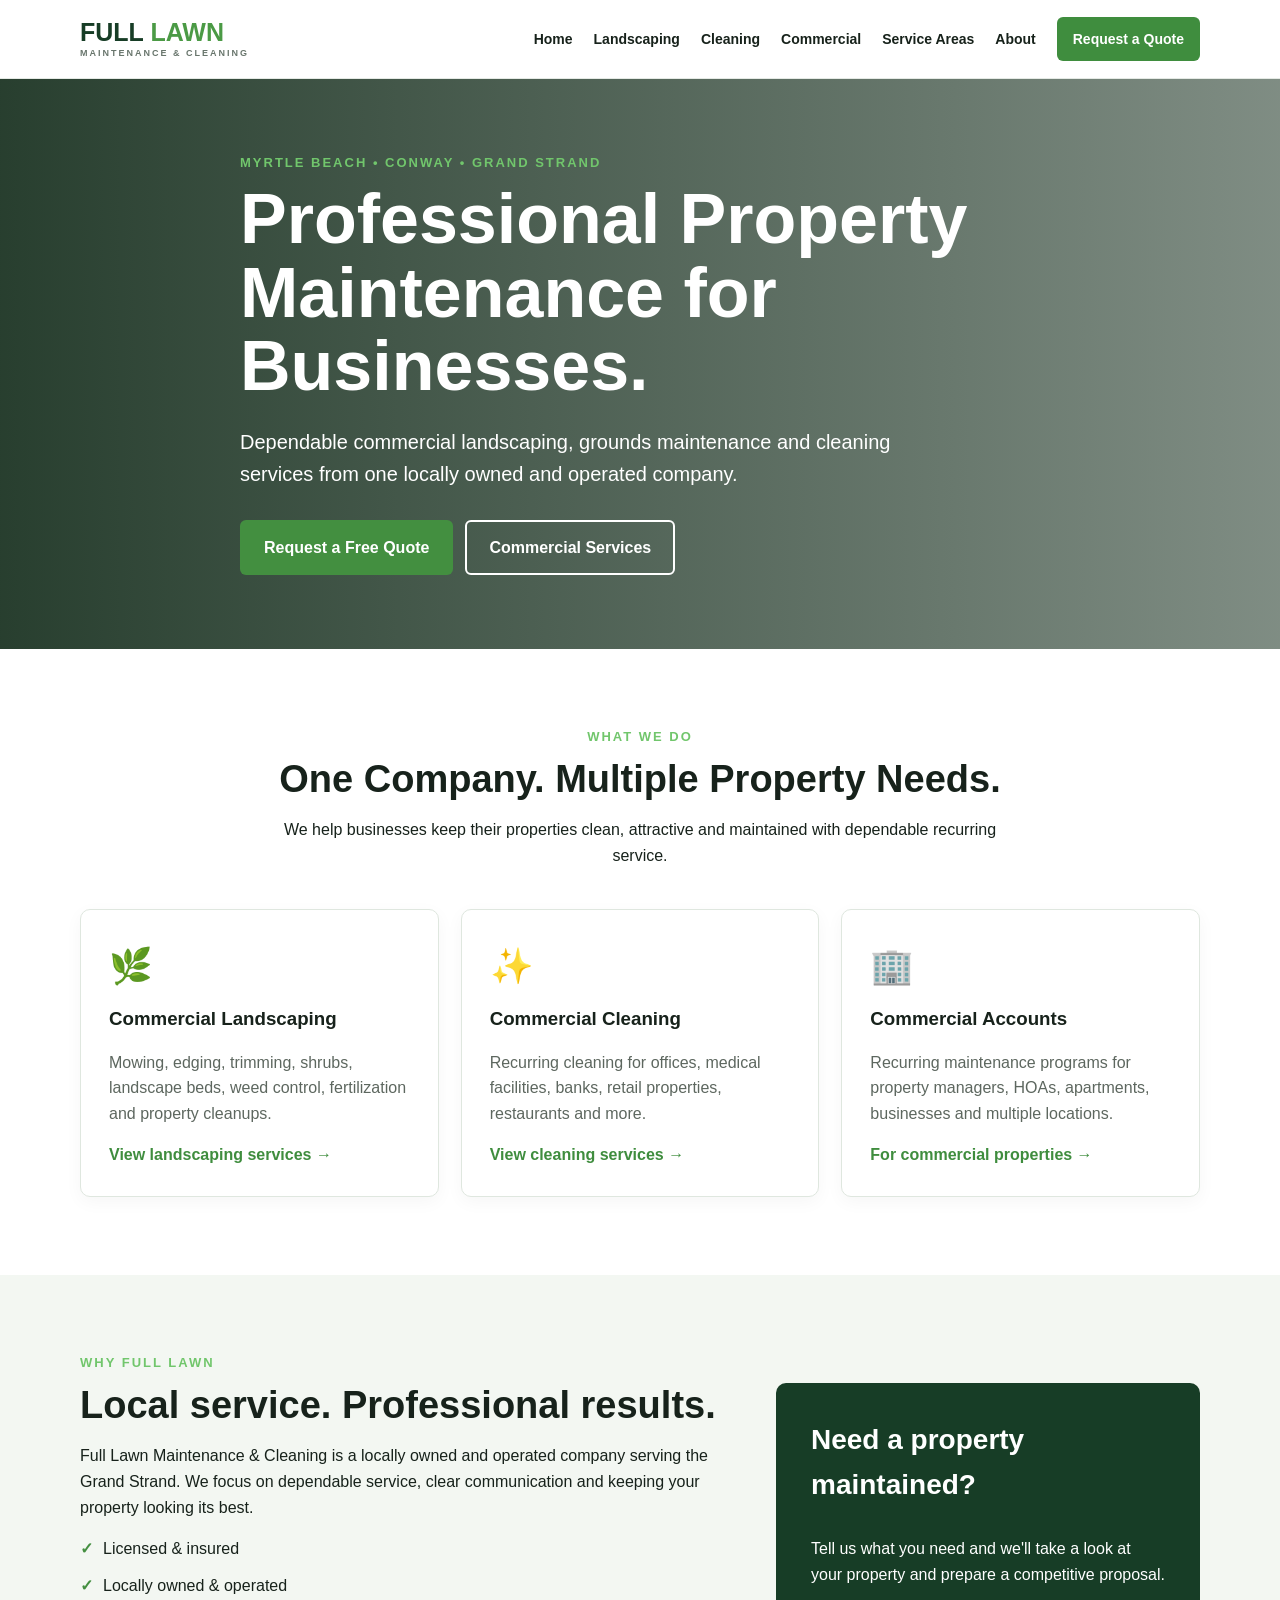
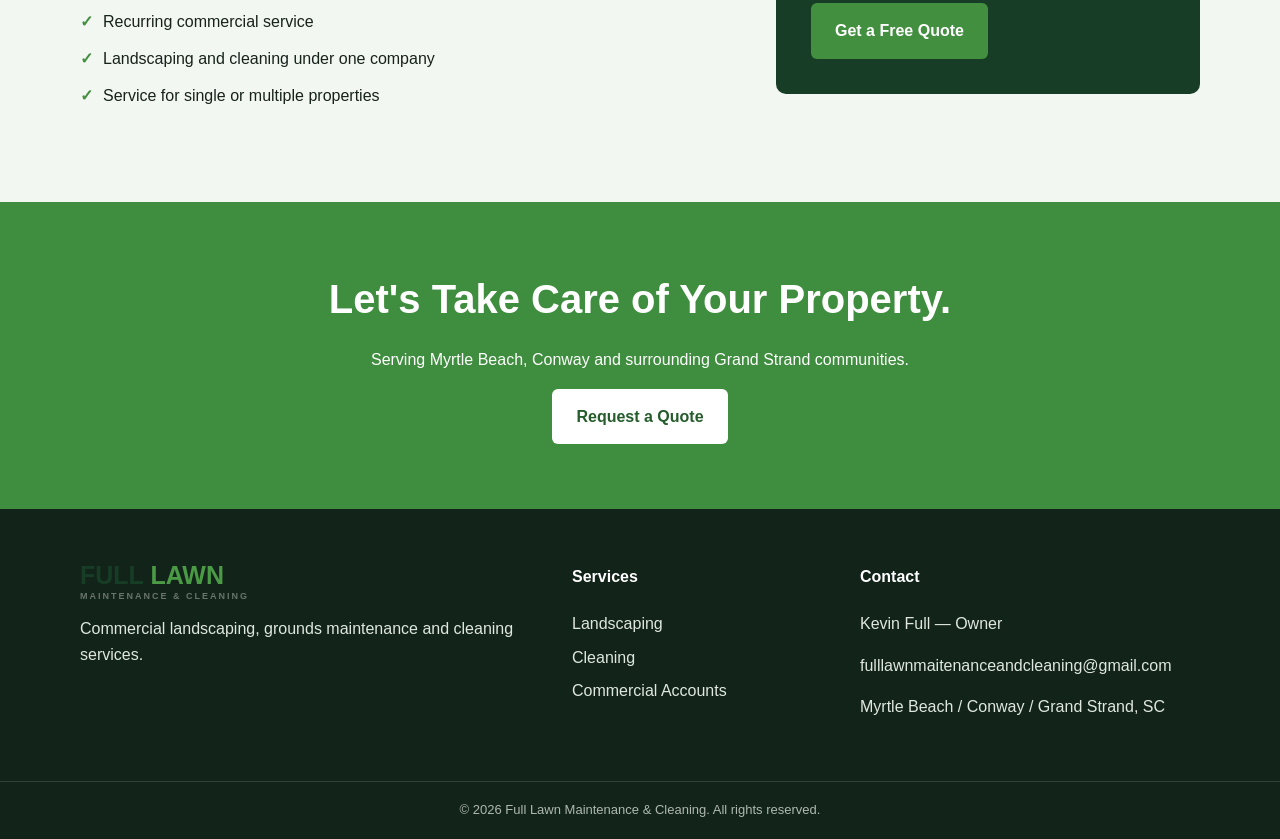
==== index.html @ 140dcc63 "Add files via upload" ====
<!DOCTYPE html>
<html lang="en">
<head>
<meta charset="UTF-8">
<meta name="viewport" content="width=device-width, initial-scale=1.0">
<title>Full Lawn Maintenance & Cleaning | Myrtle Beach & Conway</title>
<meta name="description" content="Commercial landscaping, grounds maintenance and cleaning services serving Myrtle Beach, Conway and the Grand Strand.">
<link rel="stylesheet" href="styles.css">
</head>
<body>
<header>
  <div class="container nav">
    <a class="logo" href="index.html">FULL <span>LAWN</span><small>MAINTENANCE & CLEANING</small></a>
    <button class="menu" onclick="toggleMenu()">☰</button>
    <nav id="navLinks">
      <a href="index.html">Home</a>
      <a href="landscaping.html">Landscaping</a>
      <a href="cleaning.html">Cleaning</a>
      <a href="commercial.html">Commercial</a>
      <a href="service-areas.html">Service Areas</a>
      <a href="about.html">About</a>
      <a class="nav-cta" href="quote.html">Request a Quote</a>
    </nav>
  </div>
</header>

<section class="hero">
  <div class="container hero-content">
    <div>
      <p class="eyebrow">MYRTLE BEACH • CONWAY • GRAND STRAND</p>
      <h1>Professional Property Maintenance for Businesses.</h1>
      <p class="lead">Dependable commercial landscaping, grounds maintenance and cleaning services from one locally owned and operated company.</p>
      <div class="buttons">
        <a class="btn primary" href="quote.html">Request a Free Quote</a>
        <a class="btn secondary" href="commercial.html">Commercial Services</a>
      </div>
    </div>
  </div>
</section>

<section class="section">
<div class="container">
  <div class="section-head"><p class="eyebrow">WHAT WE DO</p><h2>One Company. Multiple Property Needs.</h2><p>We help businesses keep their properties clean, attractive and maintained with dependable recurring service.</p></div>
  <div class="cards">
    <a class="card" href="landscaping.html"><div class="icon">🌿</div><h3>Commercial Landscaping</h3><p>Mowing, edging, trimming, shrubs, landscape beds, weed control, fertilization and property cleanups.</p><span>View landscaping services →</span></a>
    <a class="card" href="cleaning.html"><div class="icon">✨</div><h3>Commercial Cleaning</h3><p>Recurring cleaning for offices, medical facilities, banks, retail properties, restaurants and more.</p><span>View cleaning services →</span></a>
    <a class="card" href="commercial.html"><div class="icon">🏢</div><h3>Commercial Accounts</h3><p>Recurring maintenance programs for property managers, HOAs, apartments, businesses and multiple locations.</p><span>For commercial properties →</span></a>
  </div>
</div>
</section>

<section class="section light">
<div class="container split">
  <div><p class="eyebrow">WHY FULL LAWN</p><h2>Local service. Professional results.</h2><p>Full Lawn Maintenance & Cleaning is a locally owned and operated company serving the Grand Strand. We focus on dependable service, clear communication and keeping your property looking its best.</p>
  <ul class="checks"><li>Licensed & insured</li><li>Locally owned & operated</li><li>Recurring commercial service</li><li>Landscaping and cleaning under one company</li><li>Service for single or multiple properties</li></ul></div>
  <div class="quote-box"><h3>Need a property maintained?</h3><p>Tell us what you need and we'll take a look at your property and prepare a competitive proposal.</p><a class="btn primary" href="quote.html">Get a Free Quote</a></div>
</div>
</section>

<section class="cta"><div class="container"><h2>Let's Take Care of Your Property.</h2><p>Serving Myrtle Beach, Conway and surrounding Grand Strand communities.</p><a class="btn white" href="quote.html">Request a Quote</a></div></section>

<footer><div class="container footer-grid"><div><div class="logo">FULL <span>LAWN</span><small>MAINTENANCE & CLEANING</small></div><p>Commercial landscaping, grounds maintenance and cleaning services.</p></div><div><h4>Services</h4><a href="landscaping.html">Landscaping</a><a href="cleaning.html">Cleaning</a><a href="commercial.html">Commercial Accounts</a></div><div><h4>Contact</h4><p>Kevin Full — Owner</p><a href="mailto:fulllawnmaitenanceandcleaning@gmail.com">fulllawnmaitenanceandcleaning@gmail.com</a><p>Myrtle Beach / Conway / Grand Strand, SC</p></div></div><div class="copyright">© 2026 Full Lawn Maintenance & Cleaning. All rights reserved.</div></footer>
<script src="script.js"></script>
</body>
</html>
---- styles.css ----
*{box-sizing:border-box}body{margin:0;font-family:Arial,Helvetica,sans-serif;color:#17221b;line-height:1.6}a{text-decoration:none;color:inherit}.container{width:min(1120px,92%);margin:auto}.nav{min-height:78px;display:flex;align-items:center;justify-content:space-between;gap:25px}.logo{font-weight:900;font-size:25px;line-height:.9;color:#173d26}.logo span{color:#4b9a45}.logo small{display:block;font-size:9px;letter-spacing:2px;color:#68756c;margin-top:5px}header{background:#fff;border-bottom:1px solid #e4e9e4;position:sticky;top:0;z-index:20}nav{display:flex;align-items:center;gap:21px;font-size:14px;font-weight:700}nav a:hover{color:#4b9a45}.nav-cta{background:#3f8d3e;color:white!important;padding:11px 16px;border-radius:6px}.menu{display:none;background:none;border:0;font-size:28px}.hero{min-height:570px;background:linear-gradient(90deg,rgba(10,36,18,.88),rgba(10,36,18,.52)),url('https://images.unsplash.com/photo-1585320806297-9794b3e4eeae?auto=format&fit=crop&w=1800&q=85') center/cover;display:flex;align-items:center;color:white}.hero-content{max-width:800px}.eyebrow{font-size:13px;font-weight:800;letter-spacing:2px;color:#71c66c;margin:0 0 10px}.hero h1{font-size:clamp(42px,6vw,70px);line-height:1.05;margin:0 0 22px}.lead{font-size:20px;max-width:720px}.buttons{display:flex;gap:12px;flex-wrap:wrap;margin-top:30px}.btn{display:inline-block;padding:13px 22px;border-radius:6px;font-weight:800;border:2px solid transparent;cursor:pointer}.primary{background:#438f40;color:#fff}.secondary{border-color:#fff;color:#fff}.white{background:#fff;color:#245c2b}.section{padding:78px 0}.light{background:#f3f7f2}.section-head{text-align:center;max-width:760px;margin:0 auto 40px}.section h2{font-size:38px;line-height:1.15;margin:8px 0 15px}.cards{display:grid;grid-template-columns:repeat(3,1fr);gap:22px}.card{border:1px solid #dfe7df;border-radius:10px;padding:28px;background:#fff;box-shadow:0 5px 18px rgba(0,0,0,.04)}.card:hover{transform:translateY(-3px);box-shadow:0 10px 24px rgba(0,0,0,.08)}.card h3{margin:10px 0}.card p{color:#5d675f}.card span{font-weight:800;color:#3f8d3e}.icon{font-size:35px}.split{display:grid;grid-template-columns:1.2fr .8fr;gap:60px;align-items:center}.checks{padding:0;list-style:none}.checks li{margin:11px 0}.checks li:before{content:'✓';color:#438f40;font-weight:900;margin-right:10px}.quote-box{background:#173d26;color:#fff;padding:35px;border-radius:10px}.quote-box h3{font-size:28px;margin-top:0}.cta{padding:65px 0;background:#3f8d3e;color:white;text-align:center}.cta h2{font-size:40px;margin:0 0 10px}.page-hero{padding:85px 0;background:#edf4eb}.page-hero h1{font-size:52px;line-height:1.1;margin:5px 0 15px}.page-hero p:not(.eyebrow){max-width:760px;font-size:19px}.service-list,.area-grid{display:grid;grid-template-columns:1fr 1fr;gap:70px;align-items:center}.form-wrap{display:grid;grid-template-columns:1.3fr .7fr;gap:60px}form{display:grid;gap:18px}label{font-weight:700}input,select,textarea{width:100%;display:block;margin-top:7px;border:1px solid #ccd6cc;border-radius:5px;padding:13px;font:inherit}.contact-side{padding:30px;background:#f3f7f2;border-radius:10px}.contact-side a{color:#3f8d3e;font-weight:700;word-break:break-word}footer{background:#122319;color:#dfe8df;padding:55px 0 0}.footer-grid{display:grid;grid-template-columns:1.3fr .7fr 1fr;gap:50px;padding-bottom:45px}.footer-grid h4{color:#fff;margin-top:0}.footer-grid a{display:block;margin:8px 0;color:#dfe8df}.copyright{text-align:center;border-top:1px solid #304136;padding:18px;font-size:13px;color:#aeb8b0}.area-grid{grid-template-columns:1fr 1fr}.area-grid .checks{font-size:18px}@media(max-width:850px){nav{display:none;position:absolute;top:78px;left:0;right:0;background:#fff;padding:20px;flex-direction:column;align-items:stretch}.menu{display:block}nav.open{display:flex}.cards,.split,.service-list,.area-grid,.form-wrap,.footer-grid{grid-template-columns:1fr}.hero{min-height:520px}.hero h1{font-size:44px}.section{padding:58px 0}.page-hero h1{font-size:40px}.footer-grid{gap:25px}}
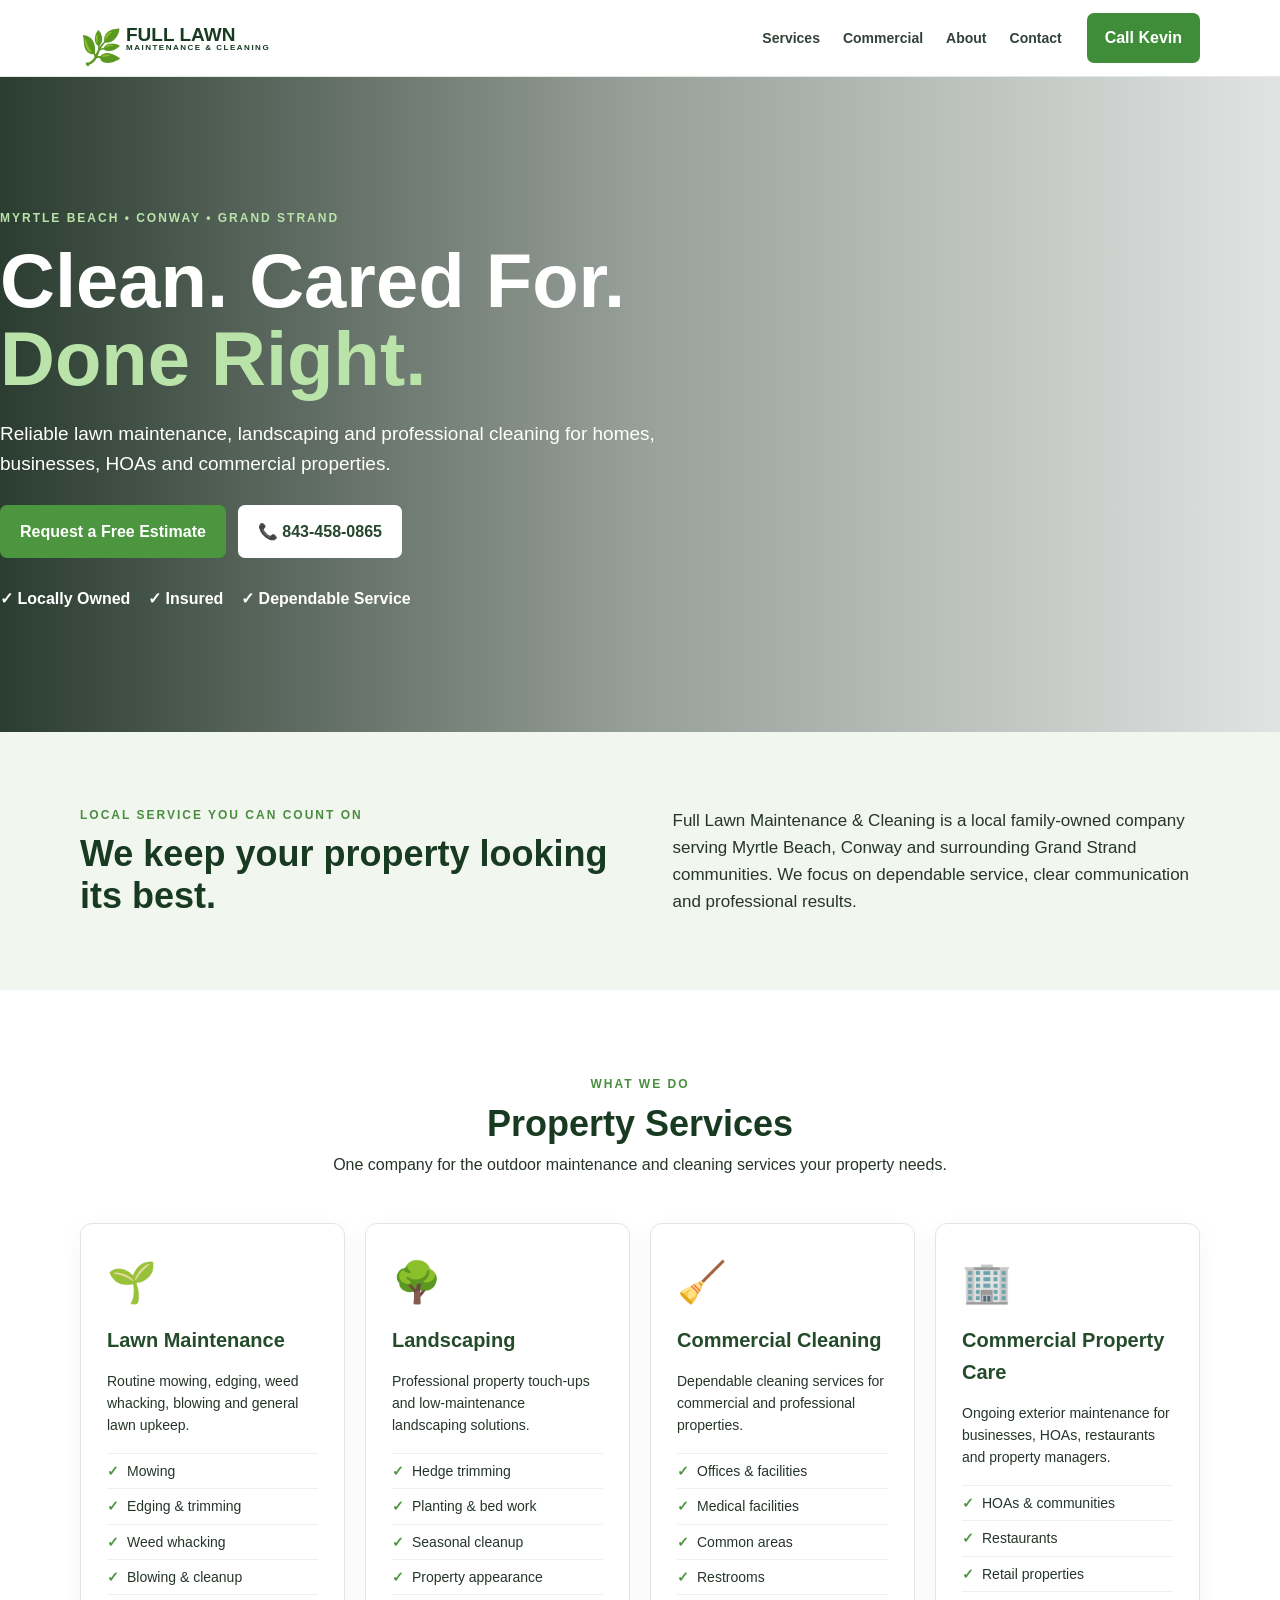
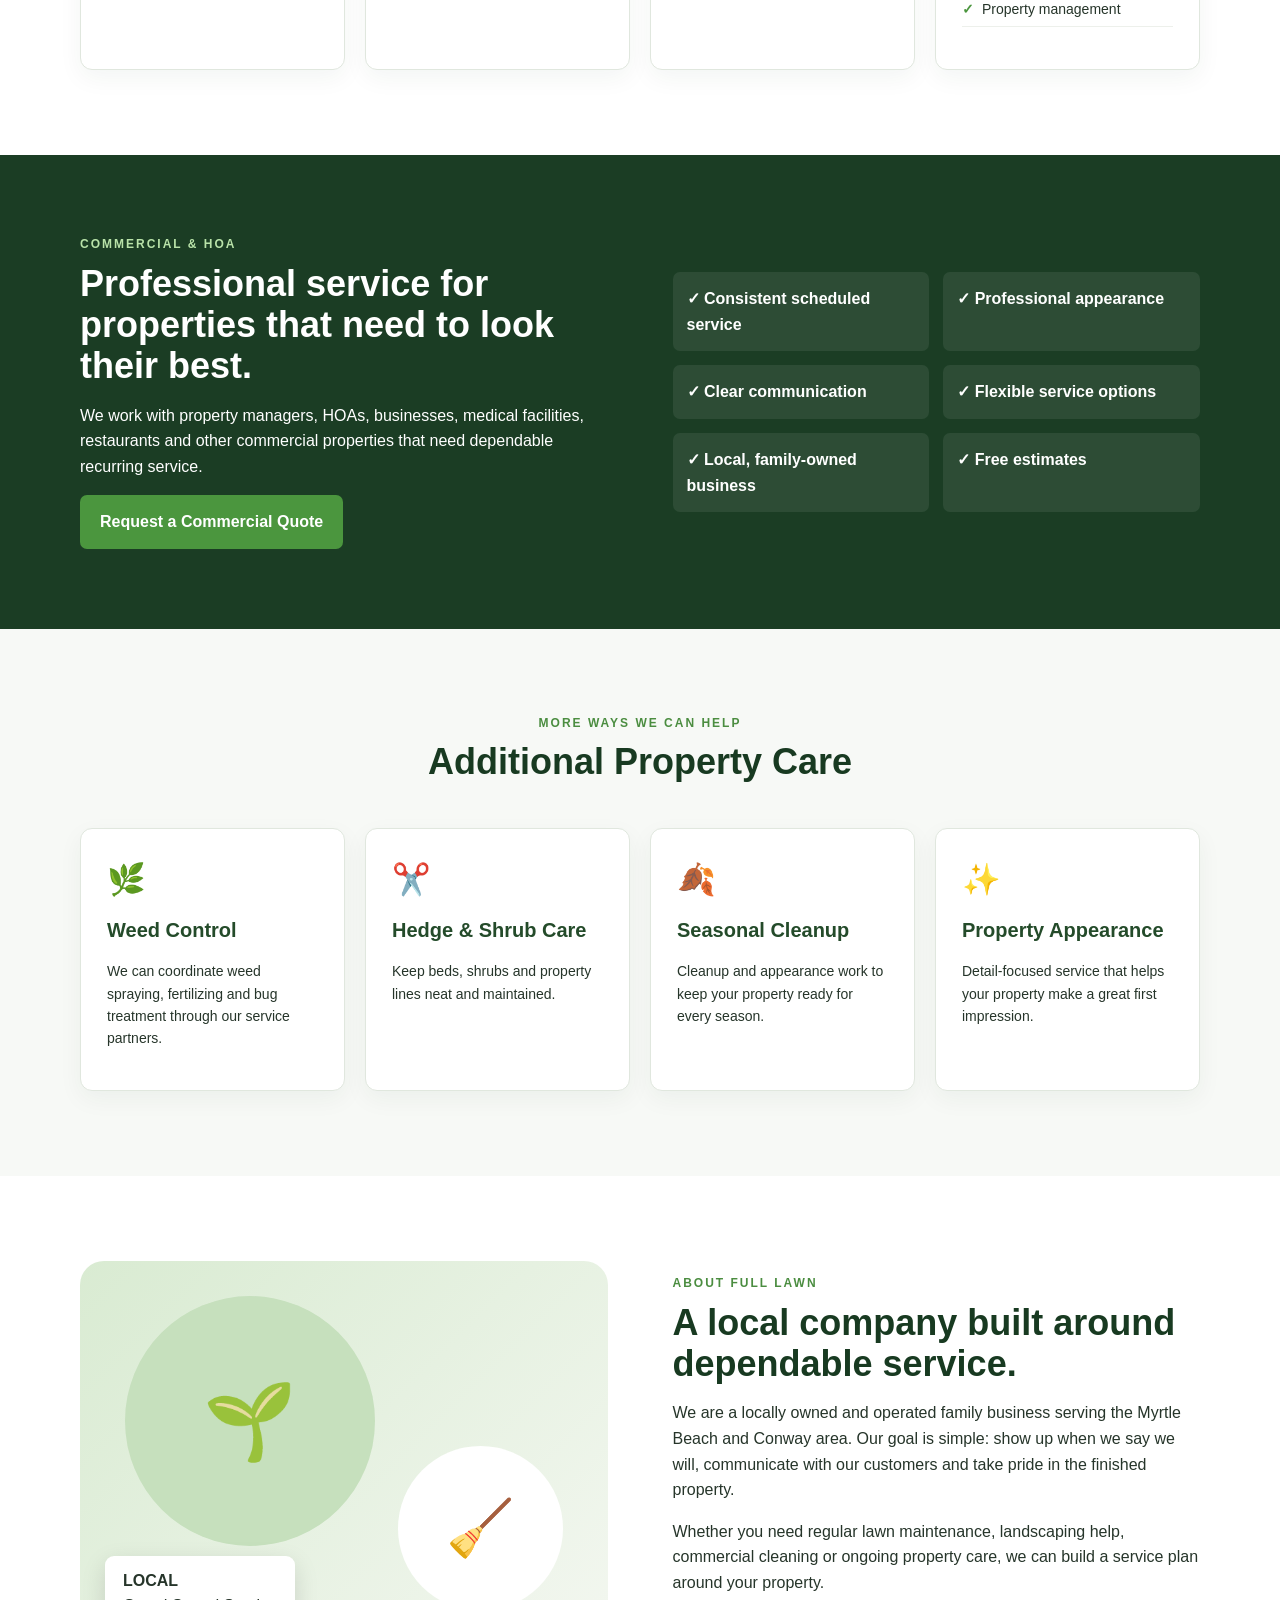
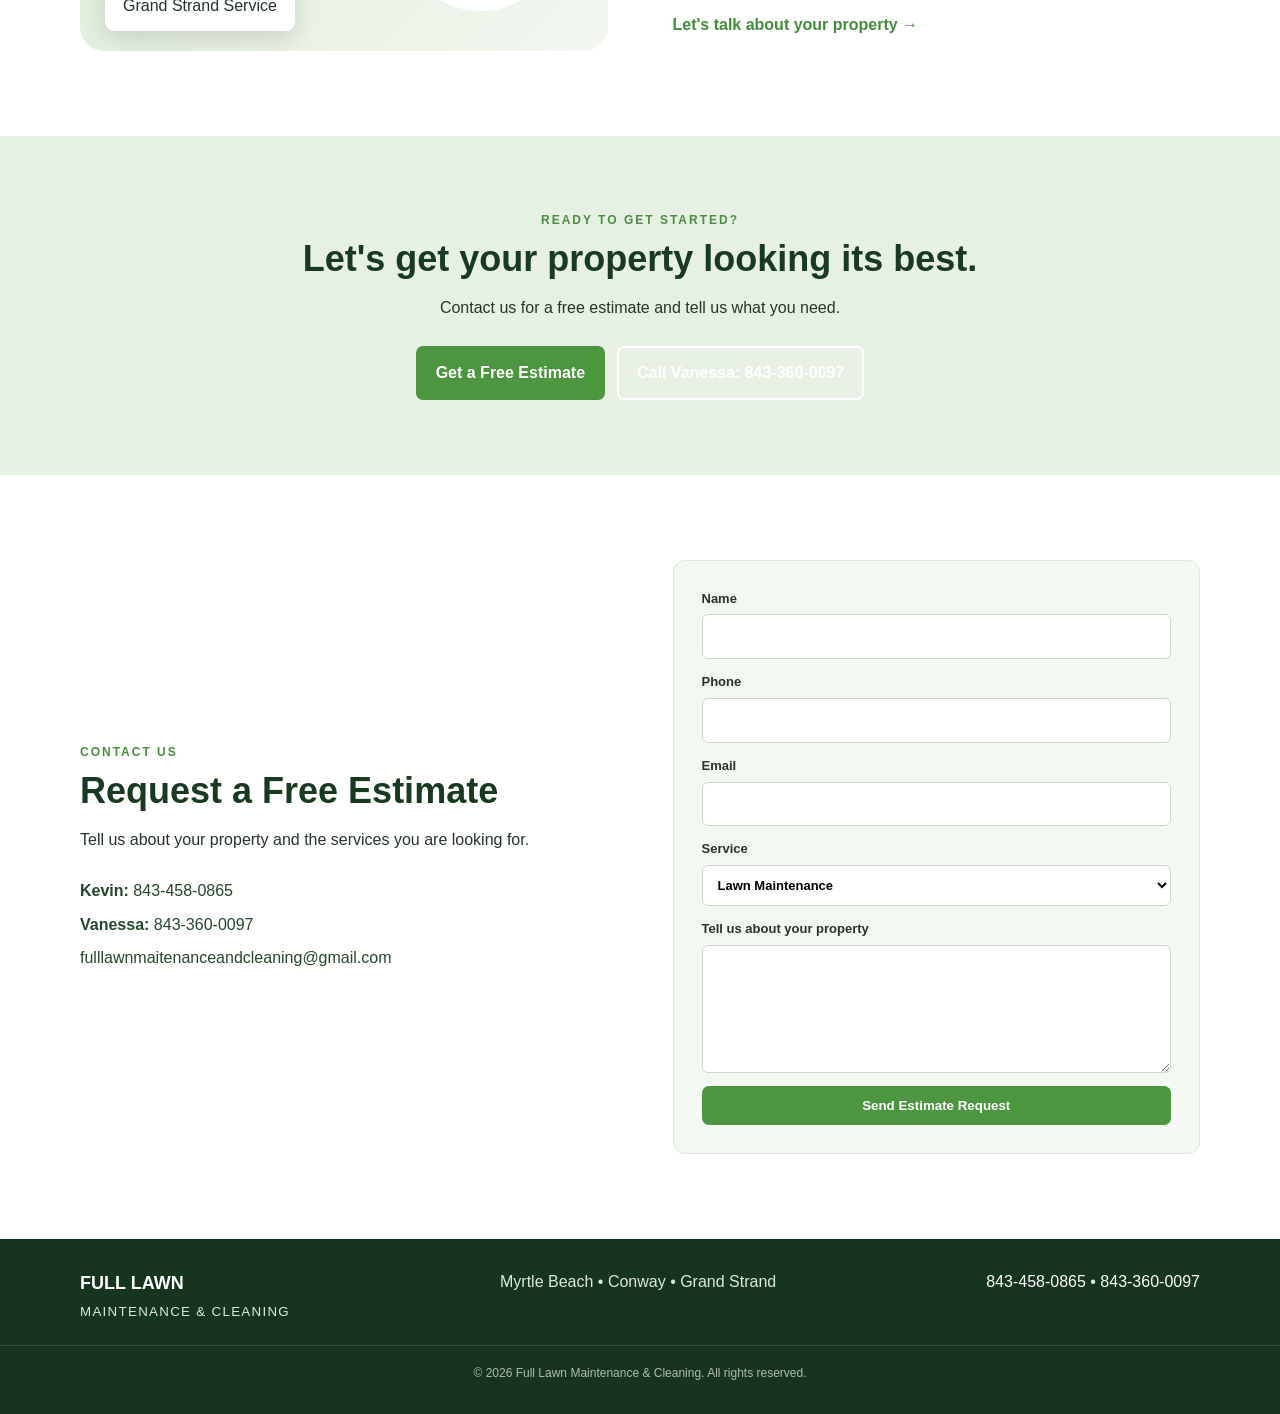
==== commit b2397b15: "Add files via upload" ====
--- a/index.html
+++ b/index.html
@@ -1,65 +1,11 @@
-<!DOCTYPE html>
-<html lang="en">
-<head>
-<meta charset="UTF-8">
-<meta name="viewport" content="width=device-width, initial-scale=1.0">
-<title>Full Lawn Maintenance & Cleaning | Myrtle Beach & Conway</title>
-<meta name="description" content="Commercial landscaping, grounds maintenance and cleaning services serving Myrtle Beach, Conway and the Grand Strand.">
-<link rel="stylesheet" href="styles.css">
-</head>
-<body>
-<header>
-  <div class="container nav">
-    <a class="logo" href="index.html">FULL <span>LAWN</span><small>MAINTENANCE & CLEANING</small></a>
-    <button class="menu" onclick="toggleMenu()">☰</button>
-    <nav id="navLinks">
-      <a href="index.html">Home</a>
-      <a href="landscaping.html">Landscaping</a>
-      <a href="cleaning.html">Cleaning</a>
-      <a href="commercial.html">Commercial</a>
-      <a href="service-areas.html">Service Areas</a>
-      <a href="about.html">About</a>
-      <a class="nav-cta" href="quote.html">Request a Quote</a>
-    </nav>
-  </div>
-</header>
-
-<section class="hero">
-  <div class="container hero-content">
-    <div>
-      <p class="eyebrow">MYRTLE BEACH • CONWAY • GRAND STRAND</p>
-      <h1>Professional Property Maintenance for Businesses.</h1>
-      <p class="lead">Dependable commercial landscaping, grounds maintenance and cleaning services from one locally owned and operated company.</p>
-      <div class="buttons">
-        <a class="btn primary" href="quote.html">Request a Free Quote</a>
-        <a class="btn secondary" href="commercial.html">Commercial Services</a>
-      </div>
-    </div>
-  </div>
-</section>
-
-<section class="section">
-<div class="container">
-  <div class="section-head"><p class="eyebrow">WHAT WE DO</p><h2>One Company. Multiple Property Needs.</h2><p>We help businesses keep their properties clean, attractive and maintained with dependable recurring service.</p></div>
-  <div class="cards">
-    <a class="card" href="landscaping.html"><div class="icon">🌿</div><h3>Commercial Landscaping</h3><p>Mowing, edging, trimming, shrubs, landscape beds, weed control, fertilization and property cleanups.</p><span>View landscaping services →</span></a>
-    <a class="card" href="cleaning.html"><div class="icon">✨</div><h3>Commercial Cleaning</h3><p>Recurring cleaning for offices, medical facilities, banks, retail properties, restaurants and more.</p><span>View cleaning services →</span></a>
-    <a class="card" href="commercial.html"><div class="icon">🏢</div><h3>Commercial Accounts</h3><p>Recurring maintenance programs for property managers, HOAs, apartments, businesses and multiple locations.</p><span>For commercial properties →</span></a>
-  </div>
-</div>
-</section>
-
-<section class="section light">
-<div class="container split">
-  <div><p class="eyebrow">WHY FULL LAWN</p><h2>Local service. Professional results.</h2><p>Full Lawn Maintenance & Cleaning is a locally owned and operated company serving the Grand Strand. We focus on dependable service, clear communication and keeping your property looking its best.</p>
-  <ul class="checks"><li>Licensed & insured</li><li>Locally owned & operated</li><li>Recurring commercial service</li><li>Landscaping and cleaning under one company</li><li>Service for single or multiple properties</li></ul></div>
-  <div class="quote-box"><h3>Need a property maintained?</h3><p>Tell us what you need and we'll take a look at your property and prepare a competitive proposal.</p><a class="btn primary" href="quote.html">Get a Free Quote</a></div>
-</div>
-</section>
-
-<section class="cta"><div class="container"><h2>Let's Take Care of Your Property.</h2><p>Serving Myrtle Beach, Conway and surrounding Grand Strand communities.</p><a class="btn white" href="quote.html">Request a Quote</a></div></section>
-
-<footer><div class="container footer-grid"><div><div class="logo">FULL <span>LAWN</span><small>MAINTENANCE & CLEANING</small></div><p>Commercial landscaping, grounds maintenance and cleaning services.</p></div><div><h4>Services</h4><a href="landscaping.html">Landscaping</a><a href="cleaning.html">Cleaning</a><a href="commercial.html">Commercial Accounts</a></div><div><h4>Contact</h4><p>Kevin Full — Owner</p><a href="mailto:fulllawnmaitenanceandcleaning@gmail.com">fulllawnmaitenanceandcleaning@gmail.com</a><p>Myrtle Beach / Conway / Grand Strand, SC</p></div></div><div class="copyright">© 2026 Full Lawn Maintenance & Cleaning. All rights reserved.</div></footer>
-<script src="script.js"></script>
-</body>
-</html>+<!doctype html><html lang="en"><head><meta charset="utf-8"><meta name="viewport" content="width=device-width,initial-scale=1"><title>Full Lawn Maintenance & Cleaning | Myrtle Beach & Conway</title><meta name="description" content="Full Lawn Maintenance & Cleaning provides lawn care, landscaping, commercial property care and cleaning in Myrtle Beach, Conway and the Grand Strand."><link rel="stylesheet" href="styles.css"></head><body>
+<header><div class="nav"><a class="logo" href="#top"><span>🌿</span><b>FULL LAWN</b><small>MAINTENANCE & CLEANING</small></a><nav><a href="#services">Services</a><a href="#commercial">Commercial</a><a href="#about">About</a><a href="#contact">Contact</a></nav><a class="call" href="tel:18434580865">Call Kevin</a></div></header>
+<section id="top" class="hero"><div class="shade"></div><div class="hero-inner"><p class="eyebrow">MYRTLE BEACH • CONWAY • GRAND STRAND</p><h1>Clean. Cared For.<br><em>Done Right.</em></h1><p>Reliable lawn maintenance, landscaping and professional cleaning for homes, businesses, HOAs and commercial properties.</p><div class="buttons"><a class="btn green" href="#contact">Request a Free Estimate</a><a class="btn white" href="tel:18434580865">📞 843-458-0865</a></div><div class="trust">✓ Locally Owned &nbsp;&nbsp; ✓ Insured &nbsp;&nbsp; ✓ Dependable Service</div></div></section>
+<section class="intro"><div class="wrap two"><div><p class="tag">LOCAL SERVICE YOU CAN COUNT ON</p><h2>We keep your property looking its best.</h2></div><p>Full Lawn Maintenance & Cleaning is a local family-owned company serving Myrtle Beach, Conway and surrounding Grand Strand communities. We focus on dependable service, clear communication and professional results.</p></div></section>
+<section id="services" class="section"><div class="wrap"><div class="heading"><p class="tag">WHAT WE DO</p><h2>Property Services</h2><p>One company for the outdoor maintenance and cleaning services your property needs.</p></div><div class="cards"><article><div class="ico">🌱</div><h3>Lawn Maintenance</h3><p>Routine mowing, edging, weed whacking, blowing and general lawn upkeep.</p><ul><li>Mowing</li><li>Edging & trimming</li><li>Weed whacking</li><li>Blowing & cleanup</li></ul></article><article><div class="ico">🌳</div><h3>Landscaping</h3><p>Professional property touch-ups and low-maintenance landscaping solutions.</p><ul><li>Hedge trimming</li><li>Planting & bed work</li><li>Seasonal cleanup</li><li>Property appearance</li></ul></article><article><div class="ico">🧹</div><h3>Commercial Cleaning</h3><p>Dependable cleaning services for commercial and professional properties.</p><ul><li>Offices & facilities</li><li>Medical facilities</li><li>Common areas</li><li>Restrooms</li></ul></article><article><div class="ico">🏢</div><h3>Commercial Property Care</h3><p>Ongoing exterior maintenance for businesses, HOAs, restaurants and property managers.</p><ul><li>HOAs & communities</li><li>Restaurants</li><li>Retail properties</li><li>Property management</li></ul></article></div></div></section>
+<section id="commercial" class="dark"><div class="wrap two"><div><p class="tag lighttag">COMMERCIAL & HOA</p><h2>Professional service for properties that need to look their best.</h2><p>We work with property managers, HOAs, businesses, medical facilities, restaurants and other commercial properties that need dependable recurring service.</p><a class="btn green" href="#contact">Request a Commercial Quote</a></div><div class="checks"><div>✓ Consistent scheduled service</div><div>✓ Professional appearance</div><div>✓ Clear communication</div><div>✓ Flexible service options</div><div>✓ Local, family-owned business</div><div>✓ Free estimates</div></div></div></section>
+<section class="section pale"><div class="wrap"><div class="heading"><p class="tag">MORE WAYS WE CAN HELP</p><h2>Additional Property Care</h2></div><div class="mini"><div><span>🌿</span><h3>Weed Control</h3><p>We can coordinate weed spraying, fertilizing and bug treatment through our service partners.</p></div><div><span>✂️</span><h3>Hedge & Shrub Care</h3><p>Keep beds, shrubs and property lines neat and maintained.</p></div><div><span>🍂</span><h3>Seasonal Cleanup</h3><p>Cleanup and appearance work to keep your property ready for every season.</p></div><div><span>✨</span><h3>Property Appearance</h3><p>Detail-focused service that helps your property make a great first impression.</p></div></div></div></section>
+<section id="about" class="section"><div class="wrap two about"><div class="art"><div class="big">🌱</div><div class="small">🧹</div><div class="badge"><b>LOCAL</b><span>Grand Strand Service</span></div></div><div><p class="tag">ABOUT FULL LAWN</p><h2>A local company built around dependable service.</h2><p>We are a locally owned and operated family business serving the Myrtle Beach and Conway area. Our goal is simple: show up when we say we will, communicate with our customers and take pride in the finished property.</p><p>Whether you need regular lawn maintenance, landscaping help, commercial cleaning or ongoing property care, we can build a service plan around your property.</p><a class="link" href="#contact">Let's talk about your property →</a></div></div></section>
+<section class="cta"><div class="wrap"><p class="tag">READY TO GET STARTED?</p><h2>Let's get your property looking its best.</h2><p>Contact us for a free estimate and tell us what you need.</p><div class="buttons"><a class="btn green" href="#contact">Get a Free Estimate</a><a class="btn outline" href="tel:18433600097">Call Vanessa: 843-360-0097</a></div></div></section>
+<section id="contact" class="section"><div class="wrap two contact"><div><p class="tag">CONTACT US</p><h2>Request a Free Estimate</h2><p>Tell us about your property and the services you are looking for.</p><div class="info"><a href="tel:18434580865"><b>Kevin:</b> 843-458-0865</a><a href="tel:18433600097"><b>Vanessa:</b> 843-360-0097</a><a href="mailto:fulllawnmaitenanceandcleaning@gmail.com">fulllawnmaitenanceandcleaning@gmail.com</a></div></div><form action="mailto:fulllawnmaitenanceandcleaning@gmail.com" method="post" enctype="text/plain"><label>Name<input name="Name" required></label><label>Phone<input name="Phone" type="tel" required></label><label>Email<input name="Email" type="email"></label><label>Service<select name="Service"><option>Lawn Maintenance</option><option>Landscaping</option><option>Commercial Cleaning</option><option>Commercial Property Care</option><option>HOA / Community Service</option><option>Other</option></select></label><label>Tell us about your property<textarea name="Message" rows="5"></textarea></label><button class="btn green full">Send Estimate Request</button></form></div></section>
+<footer><div class="wrap foot"><div><b>FULL LAWN</b><small>MAINTENANCE & CLEANING</small></div><div>Myrtle Beach • Conway • Grand Strand</div><div><a href="tel:18434580865">843-458-0865</a> • <a href="tel:18433600097">843-360-0097</a></div></div><div class="copy">© 2026 Full Lawn Maintenance & Cleaning. All rights reserved.</div></footer></body></html>
--- a/styles.css
+++ b/styles.css
@@ -1 +1 @@
-*{box-sizing:border-box}body{margin:0;font-family:Arial,Helvetica,sans-serif;color:#17221b;line-height:1.6}a{text-decoration:none;color:inherit}.container{width:min(1120px,92%);margin:auto}.nav{min-height:78px;display:flex;align-items:center;justify-content:space-between;gap:25px}.logo{font-weight:900;font-size:25px;line-height:.9;color:#173d26}.logo span{color:#4b9a45}.logo small{display:block;font-size:9px;letter-spacing:2px;color:#68756c;margin-top:5px}header{background:#fff;border-bottom:1px solid #e4e9e4;position:sticky;top:0;z-index:20}nav{display:flex;align-items:center;gap:21px;font-size:14px;font-weight:700}nav a:hover{color:#4b9a45}.nav-cta{background:#3f8d3e;color:white!important;padding:11px 16px;border-radius:6px}.menu{display:none;background:none;border:0;font-size:28px}.hero{min-height:570px;background:linear-gradient(90deg,rgba(10,36,18,.88),rgba(10,36,18,.52)),url('https://images.unsplash.com/photo-1585320806297-9794b3e4eeae?auto=format&fit=crop&w=1800&q=85') center/cover;display:flex;align-items:center;color:white}.hero-content{max-width:800px}.eyebrow{font-size:13px;font-weight:800;letter-spacing:2px;color:#71c66c;margin:0 0 10px}.hero h1{font-size:clamp(42px,6vw,70px);line-height:1.05;margin:0 0 22px}.lead{font-size:20px;max-width:720px}.buttons{display:flex;gap:12px;flex-wrap:wrap;margin-top:30px}.btn{display:inline-block;padding:13px 22px;border-radius:6px;font-weight:800;border:2px solid transparent;cursor:pointer}.primary{background:#438f40;color:#fff}.secondary{border-color:#fff;color:#fff}.white{background:#fff;color:#245c2b}.section{padding:78px 0}.light{background:#f3f7f2}.section-head{text-align:center;max-width:760px;margin:0 auto 40px}.section h2{font-size:38px;line-height:1.15;margin:8px 0 15px}.cards{display:grid;grid-template-columns:repeat(3,1fr);gap:22px}.card{border:1px solid #dfe7df;border-radius:10px;padding:28px;background:#fff;box-shadow:0 5px 18px rgba(0,0,0,.04)}.card:hover{transform:translateY(-3px);box-shadow:0 10px 24px rgba(0,0,0,.08)}.card h3{margin:10px 0}.card p{color:#5d675f}.card span{font-weight:800;color:#3f8d3e}.icon{font-size:35px}.split{display:grid;grid-template-columns:1.2fr .8fr;gap:60px;align-items:center}.checks{padding:0;list-style:none}.checks li{margin:11px 0}.checks li:before{content:'✓';color:#438f40;font-weight:900;margin-right:10px}.quote-box{background:#173d26;color:#fff;padding:35px;border-radius:10px}.quote-box h3{font-size:28px;margin-top:0}.cta{padding:65px 0;background:#3f8d3e;color:white;text-align:center}.cta h2{font-size:40px;margin:0 0 10px}.page-hero{padding:85px 0;background:#edf4eb}.page-hero h1{font-size:52px;line-height:1.1;margin:5px 0 15px}.page-hero p:not(.eyebrow){max-width:760px;font-size:19px}.service-list,.area-grid{display:grid;grid-template-columns:1fr 1fr;gap:70px;align-items:center}.form-wrap{display:grid;grid-template-columns:1.3fr .7fr;gap:60px}form{display:grid;gap:18px}label{font-weight:700}input,select,textarea{width:100%;display:block;margin-top:7px;border:1px solid #ccd6cc;border-radius:5px;padding:13px;font:inherit}.contact-side{padding:30px;background:#f3f7f2;border-radius:10px}.contact-side a{color:#3f8d3e;font-weight:700;word-break:break-word}footer{background:#122319;color:#dfe8df;padding:55px 0 0}.footer-grid{display:grid;grid-template-columns:1.3fr .7fr 1fr;gap:50px;padding-bottom:45px}.footer-grid h4{color:#fff;margin-top:0}.footer-grid a{display:block;margin:8px 0;color:#dfe8df}.copyright{text-align:center;border-top:1px solid #304136;padding:18px;font-size:13px;color:#aeb8b0}.area-grid{grid-template-columns:1fr 1fr}.area-grid .checks{font-size:18px}@media(max-width:850px){nav{display:none;position:absolute;top:78px;left:0;right:0;background:#fff;padding:20px;flex-direction:column;align-items:stretch}.menu{display:block}nav.open{display:flex}.cards,.split,.service-list,.area-grid,.form-wrap,.footer-grid{grid-template-columns:1fr}.hero{min-height:520px}.hero h1{font-size:44px}.section{padding:58px 0}.page-hero h1{font-size:40px}.footer-grid{gap:25px}}+*{box-sizing:border-box}html{scroll-behavior:smooth}body{margin:0;font-family:Arial,Helvetica,sans-serif;color:#26352a;line-height:1.6}a{text-decoration:none}.wrap{width:min(1120px,92%);margin:auto}header{position:sticky;top:0;z-index:10;background:#fff;border-bottom:1px solid #e4e9e3}.nav{height:76px;width:min(1120px,92%);margin:auto;display:flex;align-items:center;gap:25px}.logo{color:#173a21;display:grid;grid-template-columns:40px 1fr;grid-template-rows:22px 15px;column-gap:6px}.logo span{grid-row:1/3;font-size:34px}.logo b{font-size:19px}.logo small{font-size:8px;letter-spacing:1.5px;font-weight:bold}.nav nav{margin-left:auto;display:flex;gap:23px}.nav nav a{color:#334238;font-weight:bold;font-size:14px}.call,.btn{border-radius:7px;font-weight:bold;padding:12px 18px}.call{background:#3f8d38;color:#fff}.hero{min-height:650px;position:relative;background:url('https://images.unsplash.com/photo-1558904541-efa843a96f01?auto=format&fit=crop&w=1800&q=85') center/cover}.shade{position:absolute;inset:0;background:linear-gradient(90deg,rgba(8,28,14,.86),rgba(8,28,14,.42),rgba(8,28,14,.12))}.hero-inner{position:relative;color:#fff;padding:120px 0;max-width:760px}.eyebrow,.tag{font-size:12px;font-weight:800;letter-spacing:2px;text-transform:uppercase}.eyebrow{color:#b9e3a9}.hero h1{font-size:clamp(45px,7vw,76px);line-height:1.03;margin:14px 0 20px}.hero em{font-style:normal;color:#b9e3a9}.hero-inner>p:not(.eyebrow){font-size:19px;max-width:670px}.buttons{display:flex;gap:12px;flex-wrap:wrap;margin-top:25px}.btn{display:inline-block;border:2px solid transparent}.green{background:#4b963e;color:#fff}.white{background:#fff;color:#25472b}.outline{border-color:#fff;color:#fff}.trust{margin-top:28px;font-weight:bold}.intro{background:#f1f6ef;padding:58px 0}.two{display:grid;grid-template-columns:1fr 1fr;gap:65px;align-items:center}.tag{color:#4b8d40;margin:0 0 8px}.lighttag{color:#b9e3a9}.two h2,.heading h2,.dark h2,.cta h2{font-size:36px;line-height:1.15;margin:0;color:#183a21}.intro p:last-child{font-size:17px}.section{padding:85px 0}.heading{text-align:center;max-width:700px;margin:0 auto 45px}.heading>p:last-child{margin-top:8px}.cards{display:grid;grid-template-columns:repeat(4,1fr);gap:20px}.cards article,.mini>div{border:1px solid #e0e7de;border-radius:12px;padding:26px;background:#fff;box-shadow:0 8px 25px rgba(25,55,30,.05)}.ico{font-size:40px}.cards h3,.mini h3{font-size:20px;margin:10px 0 5px;color:#244b2a}.cards p,.cards li,.mini p{font-size:14px}.cards ul{padding:0;list-style:none;border-top:1px solid #edf0eb}.cards li{padding:6px 0;border-bottom:1px solid #edf0eb}.cards li:before{content:'✓';color:#4b963e;font-weight:bold;margin-right:8px}.dark{background:#1b3d24;color:#fff;padding:80px 0}.dark h2{color:#fff}.dark p{max-width:650px}.checks{display:grid;grid-template-columns:1fr 1fr;gap:14px}.checks div{background:rgba(255,255,255,.08);padding:14px;border-radius:7px;font-weight:bold}.pale{background:#f7f9f6}.mini{display:grid;grid-template-columns:repeat(4,1fr);gap:20px}.mini span{font-size:31px}.art{height:390px;border-radius:24px;background:linear-gradient(135deg,#d9ebd2,#f3f7f0);position:relative;overflow:hidden}.big,.small{position:absolute;border-radius:50%;display:grid;place-items:center}.big{width:250px;height:250px;background:#c6e0bd;left:45px;top:35px;font-size:75px}.small{width:165px;height:165px;background:#fff;right:45px;bottom:40px;font-size:55px}.badge{position:absolute;left:25px;bottom:20px;background:#fff;border-radius:9px;padding:12px 18px;box-shadow:0 8px 25px #0002}.badge b,.badge span{display:block}.link{color:#438c3b;font-weight:bold}.cta{background:#e7f1e3;text-align:center;padding:75px 0}.cta .buttons{justify-content:center}.contact .info{display:grid;gap:8px;margin-top:25px}.info a{color:#25472b}form{background:#f4f8f2;border:1px solid #dfe7dc;border-radius:12px;padding:28px}label{display:block;font-weight:bold;font-size:13px;margin-bottom:13px}input,select,textarea{display:block;width:100%;margin-top:5px;border:1px solid #cbd7c9;border-radius:6px;padding:11px;font:inherit;background:#fff}.full{width:100%;border:0}footer{background:#16351e;color:#dce9dc;padding:30px 0}.foot{display:flex;justify-content:space-between;gap:20px;flex-wrap:wrap}.foot b{display:block;color:#fff;font-size:18px}.foot small{letter-spacing:1.3px}.foot a{color:#fff}.copy{text-align:center;border-top:1px solid #ffffff20;margin-top:22px;padding-top:18px;font-size:12px;color:#aebdaf}@media(max-width:900px){.nav nav{display:none}.cards,.mini{grid-template-columns:1fr 1fr}.two{grid-template-columns:1fr;gap:35px}.hero-inner{padding:100px 0}.art{height:320px}}@media(max-width:600px){.call{display:none}.cards,.mini,.checks{grid-template-columns:1fr}.hero{min-height:590px}.hero-inner{padding:85px 0}.hero h1{font-size:45px}.hero-inner>p:not(.eyebrow){font-size:16px}.buttons .btn{width:100%;text-align:center}.two h2,.heading h2,.dark h2,.cta h2{font-size:29px}.section{padding:60px 0}.intro{padding:45px 0}.trust{font-size:13px}.big{width:190px;height:190px;font-size:55px}.small{width:130px;height:130px;font-size:45px}}
